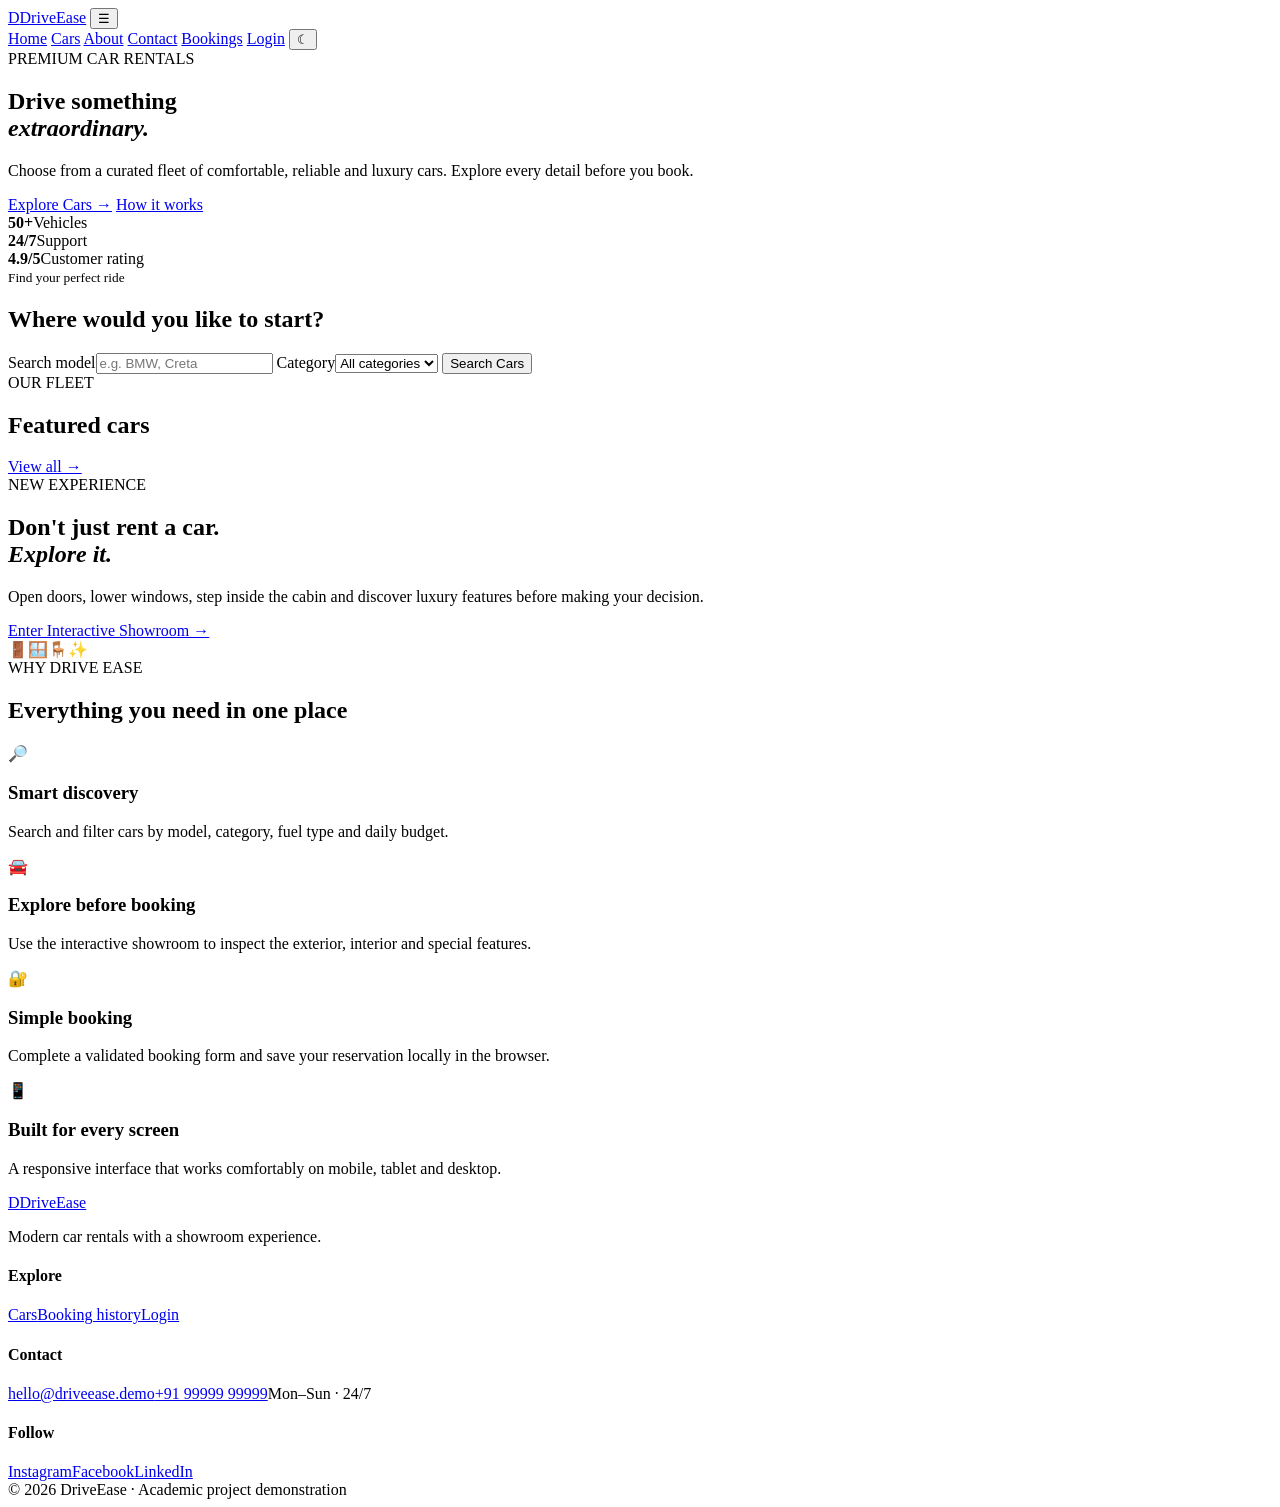
==== index.html @ 9924e820 "Add files via upload" ====
<!DOCTYPE html>
<html lang="en">
<head>
  <meta charset="UTF-8">
  <meta name="viewport" content="width=device-width, initial-scale=1.0">
  <title>DriveEase | Car Rental Management System</title>
  <link rel="preconnect" href="https://fonts.googleapis.com">
  <link rel="preconnect" href="https://fonts.gstatic.com" crossorigin>
  <link href="https://fonts.googleapis.com/css2?family=Inter:wght@400;500;600;700;800&family=Playfair+Display:wght@700&display=swap" rel="stylesheet">
  <link rel="stylesheet" href="css/style.css">
  <link rel="stylesheet" href="css/responsive.css">
</head>
<body>
  <header class="site-header">
    <nav class="nav container">
      <a class="brand" href="index.html"><span class="brand-mark">D</span><span>Drive<span class="brand-accent">Ease</span></span></a>
      <button class="menu-toggle" aria-label="Toggle menu">☰</button>
      <div class="nav-links">
        <a href="index.html" class="active">Home</a>
        <a href="cars.html">Cars</a>
        <a href="#about">About</a>
        <a href="#contact">Contact</a>
        <a href="history.html">Bookings</a>
        <a href="login.html" class="nav-login">Login</a>
        <button id="themeToggle" class="icon-btn" title="Toggle dark mode">☾</button>
      </div>
    </nav>
  </header>

  <main>
    <section class="hero">
      <div class="hero-overlay"></div>
      <div class="container hero-content">
        <span class="eyebrow">PREMIUM CAR RENTALS</span>
        <h1>Drive something<br><em>extraordinary.</em></h1>
        <p>Choose from a curated fleet of comfortable, reliable and luxury cars. Explore every detail before you book.</p>
        <div class="hero-actions">
          <a class="btn btn-primary" href="cars.html">Explore Cars <span>→</span></a>
          <a class="btn btn-ghost" href="#about">How it works</a>
        </div>
        <div class="hero-stats">
          <div><strong>50+</strong><span>Vehicles</span></div>
          <div><strong>24/7</strong><span>Support</span></div>
          <div><strong>4.9/5</strong><span>Customer rating</span></div>
        </div>
      </div>
    </section>

    <section class="quick-search container">
      <div>
        <small>Find your perfect ride</small>
        <h2>Where would you like to start?</h2>
      </div>
      <form id="homeSearch" class="search-row">
        <label>Search model<input id="homeSearchInput" type="text" placeholder="e.g. BMW, Creta"></label>
        <label>Category<select id="homeCategory"><option value="">All categories</option><option>Economy</option><option>Sedan</option><option>SUV</option><option>Luxury</option><option>Sports</option><option>Electric</option></select></label>
        <button class="btn btn-primary" type="submit">Search Cars</button>
      </form>
    </section>

    <section class="section container" id="featured">
      <div class="section-heading">
        <div><span class="eyebrow">OUR FLEET</span><h2>Featured cars</h2></div>
        <a href="cars.html">View all →</a>
      </div>
      <div id="featuredCars" class="car-grid"></div>
    </section>

    <section class="showcase-strip">
      <div class="container showcase-promo">
        <div>
          <span class="eyebrow">NEW EXPERIENCE</span>
          <h2>Don't just rent a car.<br><em>Explore it.</em></h2>
          <p>Open doors, lower windows, step inside the cabin and discover luxury features before making your decision.</p>
          <a class="btn btn-primary" href="cars.html">Enter Interactive Showroom →</a>
        </div>
        <div class="promo-circles">
          <span>🚪</span><span>🪟</span><span>🪑</span><span>✨</span>
        </div>
      </div>
    </section>

    <section class="section container" id="about">
      <div class="section-heading"><div><span class="eyebrow">WHY DRIVE EASE</span><h2>Everything you need in one place</h2></div></div>
      <div class="feature-grid">
        <article class="info-card"><div class="feature-icon">🔎</div><h3>Smart discovery</h3><p>Search and filter cars by model, category, fuel type and daily budget.</p></article>
        <article class="info-card"><div class="feature-icon">🚘</div><h3>Explore before booking</h3><p>Use the interactive showroom to inspect the exterior, interior and special features.</p></article>
        <article class="info-card"><div class="feature-icon">🔐</div><h3>Simple booking</h3><p>Complete a validated booking form and save your reservation locally in the browser.</p></article>
        <article class="info-card"><div class="feature-icon">📱</div><h3>Built for every screen</h3><p>A responsive interface that works comfortably on mobile, tablet and desktop.</p></article>
      </div>
    </section>
  </main>

  <footer id="contact" class="footer">
    <div class="container footer-grid">
      <div><a class="brand" href="index.html"><span class="brand-mark">D</span><span>Drive<span class="brand-accent">Ease</span></span></a><p>Modern car rentals with a showroom experience.</p></div>
      <div><h4>Explore</h4><a href="cars.html">Cars</a><a href="history.html">Booking history</a><a href="login.html">Login</a></div>
      <div><h4>Contact</h4><a href="mailto:hello@driveease.demo">hello@driveease.demo</a><a href="tel:+919999999999">+91 99999 99999</a><span>Mon–Sun · 24/7</span></div>
      <div><h4>Follow</h4><div class="socials"><a href="#">Instagram</a><a href="#">Facebook</a><a href="#">LinkedIn</a></div></div>
    </div>
    <div class="container footer-bottom">© 2026 DriveEase · Academic project demonstration</div>
  </footer>
  <script src="js/cars.js"></script><script src="js/app.js"></script>
</body>
</html>
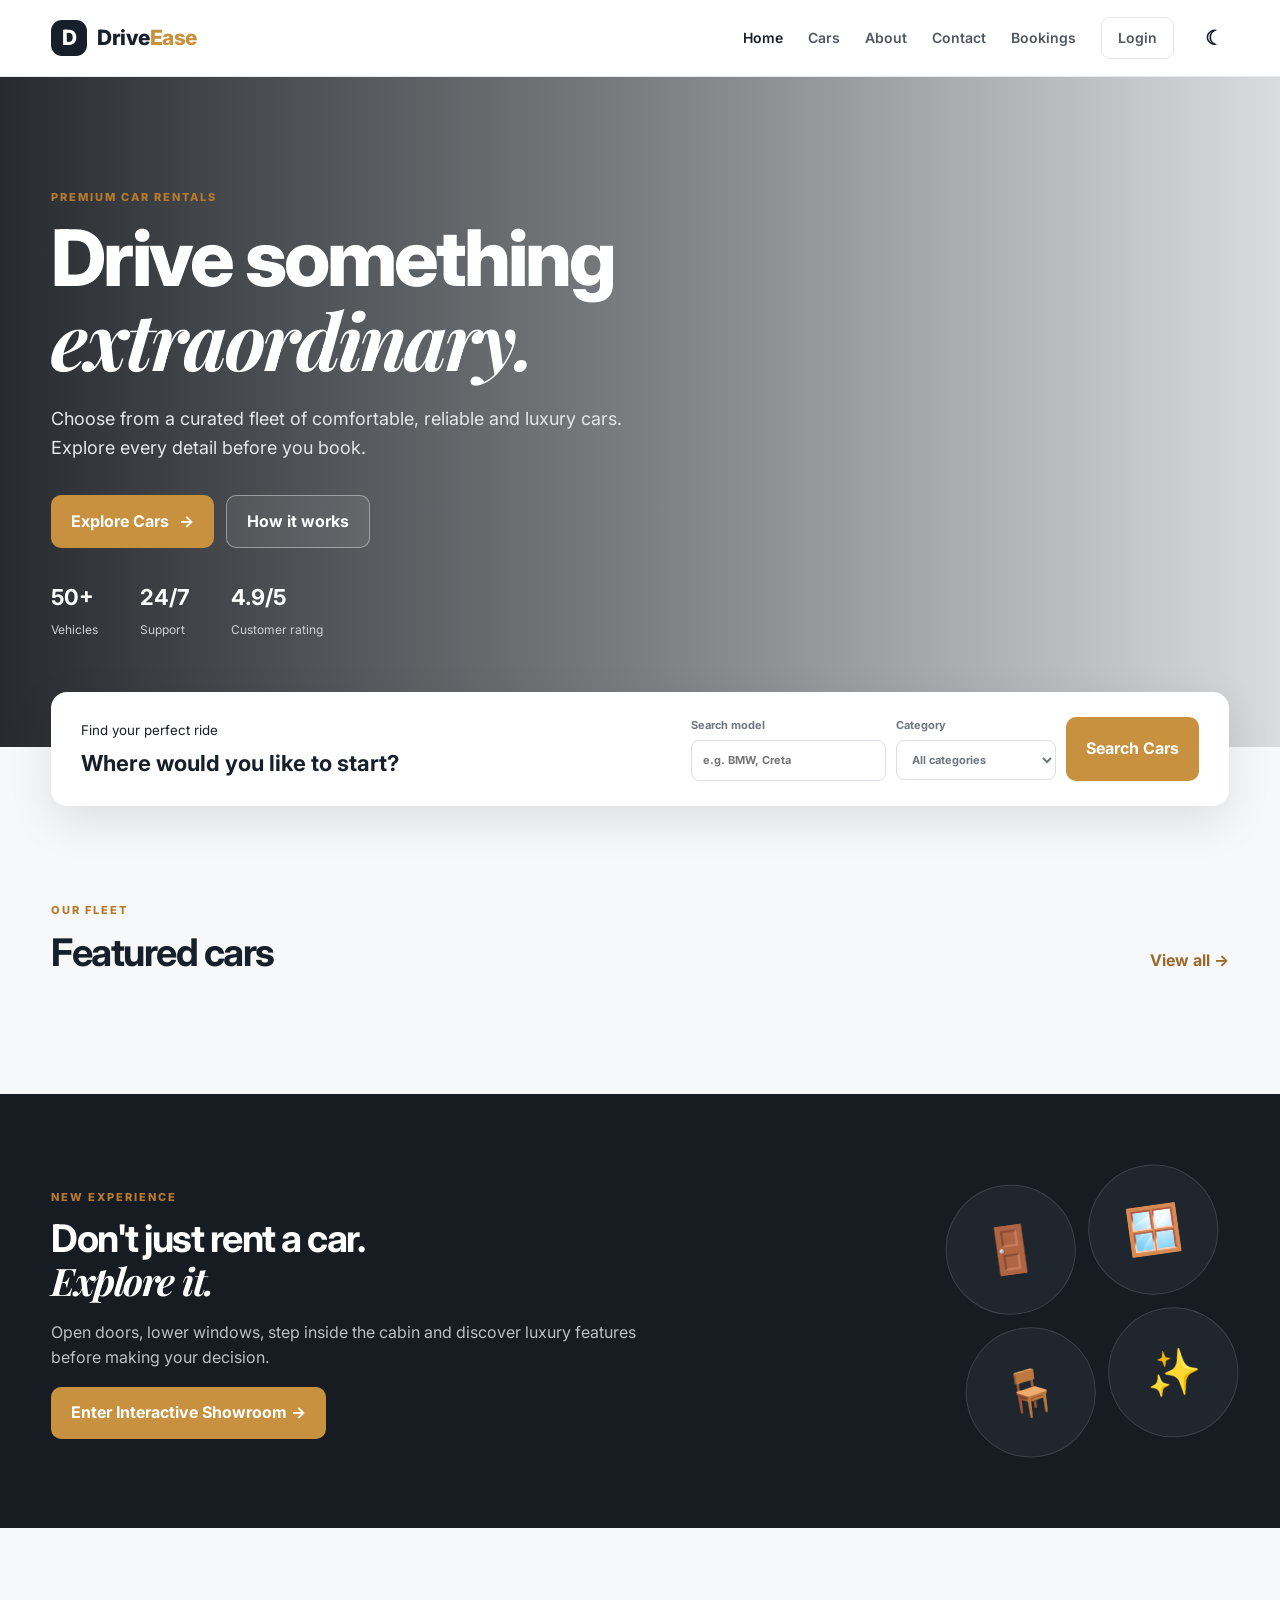
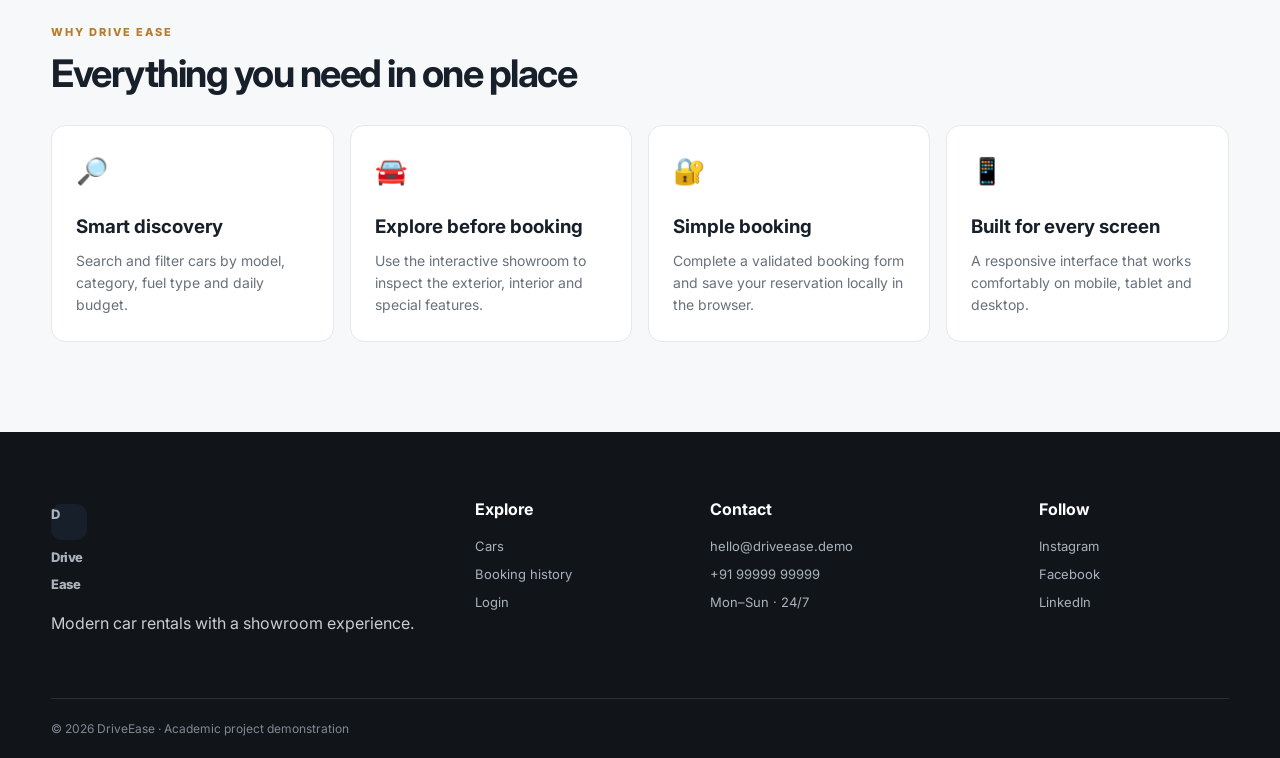
==== commit 1318ae3c: "Fix CSS and JavaScript paths" ====
--- a/index.html
+++ b/index.html
@@ -7,7 +7,7 @@
   <link rel="preconnect" href="https://fonts.googleapis.com">
   <link rel="preconnect" href="https://fonts.gstatic.com" crossorigin>
   <link href="https://fonts.googleapis.com/css2?family=Inter:wght@400;500;600;700;800&family=Playfair+Display:wght@700&display=swap" rel="stylesheet">
-  <link rel="stylesheet" href="css/style.css">
+<link rel="stylesheet" href="style.css">
   <link rel="stylesheet" href="css/responsive.css">
 </head>
 <body>
@@ -102,4 +102,4 @@
   </footer>
   <script src="js/cars.js"></script><script src="js/app.js"></script>
 </body>
-</html>+</html>
--- a/style.css
+++ b/style.css
@@ -0,0 +1 @@
+*{box-sizing:border-box}html{scroll-behavior:smooth}body{margin:0;font-family:Inter,Arial,sans-serif;color:#17202a;background:#f7f8fa;line-height:1.6}body.dark{background:#0e1115;color:#eef2f6}a{color:inherit;text-decoration:none}button,input,select,textarea{font:inherit}button{cursor:pointer}.container{width:min(1180px,92%);margin:auto}.site-header{position:sticky;top:0;z-index:100;background:rgba(255,255,255,.94);backdrop-filter:blur(14px);border-bottom:1px solid #e7e9ed}.dark .site-header{background:rgba(14,17,21,.94);border-color:#252b32}.nav{height:76px;display:flex;align-items:center;justify-content:space-between}.brand{display:flex;align-items:center;gap:10px;font-size:21px;font-weight:800;letter-spacing:-.5px}.brand-mark{width:36px;height:36px;border-radius:11px;display:grid;place-items:center;background:#17202a;color:#fff;font-weight:800}.brand-accent{color:#c8913f}.nav-links{display:flex;align-items:center;gap:25px;font-size:14px;font-weight:600}.nav-links a{opacity:.75}.nav-links a:hover,.nav-links a.active{opacity:1}.nav-login{border:1px solid #d9dde3;padding:9px 16px;border-radius:9px}.icon-btn,.menu-toggle{border:0;background:transparent;color:inherit}.icon-btn{font-size:20px}.menu-toggle{display:none;font-size:24px}.hero{min-height:670px;display:flex;align-items:center;position:relative;background:linear-gradient(90deg,rgba(10,14,18,.88),rgba(10,14,18,.52),rgba(10,14,18,.12)),url("https://images.unsplash.com/photo-1503376780353-7e6692767b70?auto=format&fit=crop&w=1800&q=85") center/cover}.hero-content{color:#fff;padding:90px 0}.eyebrow{display:inline-block;font-size:11px;letter-spacing:2px;font-weight:800;color:#b77b2e;margin-bottom:12px}.hero h1,.page-hero h1{font-size:clamp(42px,7vw,78px);line-height:1.03;letter-spacing:-3px;margin:0 0 22px;font-weight:800}.hero h1 em,.showcase-promo h2 em{font-family:"Playfair Display",serif;font-weight:700}.hero p{max-width:620px;font-size:18px;color:#e5e7ea}.hero-actions{display:flex;gap:12px;margin:32px 0}.btn{display:inline-flex;align-items:center;justify-content:center;gap:10px;border:0;border-radius:10px;padding:13px 20px;font-weight:700;transition:.2s}.btn:hover{transform:translateY(-2px)}.btn-primary{background:#c8913f;color:#fff}.btn-ghost{border:1px solid rgba(255,255,255,.4);color:#fff;background:rgba(255,255,255,.08)}.btn-outline{background:transparent;border:1px solid #d4d9df}.hero-stats{display:flex;gap:42px}.hero-stats strong{display:block;font-size:22px}.hero-stats span{font-size:12px;color:#cbd1d8}.quick-search{margin-top:-55px;position:relative;background:#fff;border-radius:16px;padding:25px 30px;box-shadow:0 15px 45px rgba(0,0,0,.1);display:flex;align-items:end;justify-content:space-between;gap:30px}.dark .quick-search,.dark .info-card,.dark .car-card,.dark .form-card,.dark .booking-summary,.dark .auth-card,.dark .history-card{background:#171c22;border-color:#29313a}.quick-search h2{margin:3px 0 0;font-size:22px}.search-row{display:flex;gap:10px;flex:1;justify-content:flex-end}.search-row label,.filters-panel label{font-size:11px;font-weight:700;color:#6e7680}.search-row input,.search-row select{display:block;margin-top:5px;padding:11px;border:1px solid #dce0e5;border-radius:8px;background:#fff;min-width:160px;color:inherit}.section{padding:90px 0}.section-heading{display:flex;justify-content:space-between;align-items:end;margin-bottom:30px}.section-heading h2,.showcase-promo h2{font-size:38px;letter-spacing:-1.5px;line-height:1.1;margin:0}.section-heading>a{font-weight:700;color:#9a692c}.car-grid{display:grid;grid-template-columns:repeat(3,1fr);gap:20px}.car-card{background:#fff;border:1px solid #e5e8ec;border-radius:16px;overflow:hidden;transition:.25s;box-shadow:0 5px 20px rgba(0,0,0,.035)}.car-card:hover{transform:translateY(-5px);box-shadow:0 16px 35px rgba(0,0,0,.09)}.car-image-wrap{height:225px;background:#eef0f2;position:relative;overflow:hidden}.car-image-wrap img{width:100%;height:100%;object-fit:cover;transition:.4s}.car-card:hover img{transform:scale(1.04)}.badge{position:absolute;left:14px;top:14px;background:#fff;color:#20252b;border-radius:20px;padding:6px 10px;font-size:10px;font-weight:800}.status{position:absolute;right:14px;top:14px;background:#e9f7ee;color:#227844;border-radius:20px;padding:6px 10px;font-size:10px;font-weight:800}.car-body{padding:18px}.car-title-row{display:flex;justify-content:space-between;gap:10px}.car-title-row h3{margin:0;font-size:19px}.price strong{font-size:20px}.price{font-size:11px;color:#777}.car-meta{display:flex;flex-wrap:wrap;gap:8px;margin:13px 0;color:#69717b;font-size:12px}.meta-pill{background:#f1f3f5;padding:5px 8px;border-radius:6px}.dark .meta-pill{background:#252c33}.card-actions{display:grid;grid-template-columns:1fr 1fr;gap:8px}.card-actions .btn{padding:10px 8px;font-size:12px}.showcase-strip{background:#171c22;color:#fff;padding:80px 0;overflow:hidden}.showcase-promo{display:flex;justify-content:space-between;align-items:center;gap:40px}.showcase-promo p{max-width:600px;color:#b8c0c8}.promo-circles{display:grid;grid-template-columns:repeat(2,130px);gap:14px;transform:rotate(-8deg)}.promo-circles span{width:130px;height:130px;border:1px solid #39414a;border-radius:50%;display:grid;place-items:center;font-size:45px;background:#20262d}.feature-grid{display:grid;grid-template-columns:repeat(4,1fr);gap:16px}.info-card{background:#fff;border:1px solid #e5e8ec;border-radius:14px;padding:24px}.feature-icon{font-size:26px;margin-bottom:20px}.info-card h3{margin:0 0 8px}.info-card p{margin:0;color:#68717b;font-size:14px}.footer{background:#11151a;color:#c8cdd3;padding:65px 0 0}.footer-grid{display:grid;grid-template-columns:2fr 1fr 1.5fr 1fr;gap:45px}.footer h4{color:#fff;margin:0 0 14px}.footer-grid a,.footer-grid span{display:block;color:#aab2bb;font-size:13px;margin:7px 0}.footer .brand{color:#fff}.footer-bottom{border-top:1px solid #2a3036;margin-top:45px;padding:20px 0;font-size:12px;color:#7f8993}.compact{padding-top:25px}.compact .footer-bottom{margin-top:0}.page-main{min-height:calc(100vh - 150px)}.page-hero{background:#171c22;color:#fff;padding:75px 0}.page-hero.small{padding:55px 0}.page-hero h1{font-size:52px;letter-spacing:-2px}.page-hero p{max-width:650px;color:#bfc6ce;margin:0}.catalogue{padding:45px 0 90px}.filters-panel{display:grid;grid-template-columns:2fr 1fr 1fr 1fr;gap:10px;margin-bottom:20px}.filters-panel select,.search-control{width:100%;padding:12px 14px;border:1px solid #dfe3e7;border-radius:9px;background:#fff;color:inherit}.search-control{display:flex;align-items:center;gap:8px}.search-control input{border:0;outline:0;background:transparent;width:100%;color:inherit}.results-line{display:flex;justify-content:space-between;margin-bottom:18px;font-size:13px;color:#737c86}.text-btn{border:0;background:transparent;color:#9a692c;font-weight:700}.modal{position:fixed;inset:0;background:rgba(0,0,0,.7);z-index:200;display:grid;place-items:center;padding:20px}.hidden{display:none}.showroom{width:min(1100px,100%);max-height:94vh;overflow:auto;background:#fff;border-radius:20px;color:#17202a;box-shadow:0 25px 80px rgba(0,0,0,.3)}.dark .showroom{background:#171c22;color:#eef2f6}.showroom-head{display:flex;justify-content:space-between;align-items:start;padding:24px 28px 10px}.showroom-head h2{margin:0;font-size:28px}.close-modal{border:0;background:#f0f2f4;width:38px;height:38px;border-radius:50%;font-size:20px}.showroom-main{display:grid;grid-template-columns:1.35fr 1fr;gap:20px;padding:10px 28px 28px}.viewer{background:#eef1f3;border-radius:16px;min-height:440px;position:relative;overflow:hidden}.viewer img{width:100%;height:100%;min-height:440px;object-fit:cover;transition:opacity .25s,transform .35s}.viewer.door-open img{transform:scale(1.03) translateX(5px)}.viewer.window-open img{filter:brightness(1.08)}.viewer-label{position:absolute;left:16px;bottom:16px;background:rgba(20,25,30,.78);color:#fff;padding:8px 12px;border-radius:8px;font-size:12px}.showroom-controls{display:flex;flex-wrap:wrap;gap:8px;padding:15px 0}.control-btn{border:1px solid #d9dee3;background:transparent;border-radius:8px;padding:9px 11px;font-size:12px;font-weight:700}.control-btn.active,.control-btn:hover{background:#c8913f;border-color:#c8913f;color:#fff}.showroom-tabs{display:flex;gap:7px;margin-bottom:15px}.spec-grid{display:grid;grid-template-columns:1fr 1fr;gap:8px}.spec{padding:11px;border-radius:9px;background:#f2f4f6}.dark .spec{background:#242b32}.spec small{display:block;color:#77818b;font-size:10px}.spec strong{font-size:13px}.luxury-box{margin-top:18px;border:1px solid #e0e4e8;border-radius:12px;padding:15px}.luxury-box h3{margin:0 0 10px}.luxury-list{display:grid;grid-template-columns:1fr 1fr;gap:7px;padding:0;margin:0;list-style:none;font-size:12px}.luxury-list li::before{content:"✓";color:#b77b2e;font-weight:800;margin-right:7px}.booking-layout{display:grid;grid-template-columns:1.5fr .8fr;gap:25px;padding:55px 0 90px}.form-card,.booking-summary,.auth-card{background:#fff;border:1px solid #e4e7eb;border-radius:16px;padding:30px}.form-section{padding-bottom:25px;margin-bottom:25px;border-bottom:1px solid #e8ebee}.form-section h2{margin:0 0 20px}.form-grid{display:grid;grid-template-columns:1fr 1fr;gap:16px}.form-card label,.auth-card label{display:block;font-size:12px;font-weight:700;color:#69727b;margin-bottom:14px}.form-card input,.form-card select,.form-card textarea,.auth-card input{width:100%;margin-top:6px;border:1px solid #dce1e6;border-radius:8px;padding:12px;background:#fff;color:#17202a;outline:none}.dark input,.dark select,.dark textarea{background:#101419;color:#eef2f6;border-color:#343c45}.form-card input:focus,.form-card select:focus,.form-card textarea:focus,.auth-card input:focus{border-color:#c8913f}.btn-wide{width:100%}.form-message{font-size:13px;font-weight:600}.booking-summary{height:max-content;position:sticky;top:100px}.booking-summary img{width:100%;height:180px;object-fit:cover;border-radius:11px}.summary-price{font-size:28px;font-weight:800;margin-top:12px}.summary-line{display:flex;justify-content:space-between;font-size:13px;padding:9px 0;border-bottom:1px solid #e6e9ec}.history-wrap{padding:55px 0 90px}.history-head{display:flex;justify-content:space-between;align-items:center;margin-bottom:22px}.history-head h2{margin:0}.history-card{background:#fff;border:1px solid #e4e7eb;border-radius:14px;padding:20px;margin-bottom:12px;display:grid;grid-template-columns:1fr auto;gap:15px}.history-card h3{margin:0}.history-card p{margin:4px 0;color:#6d7680;font-size:13px}.empty-state{text-align:center;padding:60px;border:1px dashed #cfd5db;border-radius:14px;color:#737c85}.auth-page{min-height:calc(100vh - 76px);display:grid;place-items:center;padding:50px 20px}.auth-card{width:min(450px,100%);box-shadow:0 20px 60px rgba(0,0,0,.08)}.auth-card h1{font-size:42px;letter-spacing:-2px;margin:0}.auth-card p{color:#6d7680}.auth-note{margin-top:18px;padding:12px;background:#f1f3f5;border-radius:8px;font-size:12px;color:#68717b}body.dark .auth-note{background:#242b32}.toast{position:fixed;right:20px;bottom:20px;z-index:500;background:#17202a;color:#fff;padding:13px 17px;border-radius:10px;box-shadow:0 10px 30px rgba(0,0,0,.25);font-size:13px;animation:toastIn .25s ease}@keyframes toastIn{from{transform:translateY(15px);opacity:0}to{transform:none;opacity:1}}
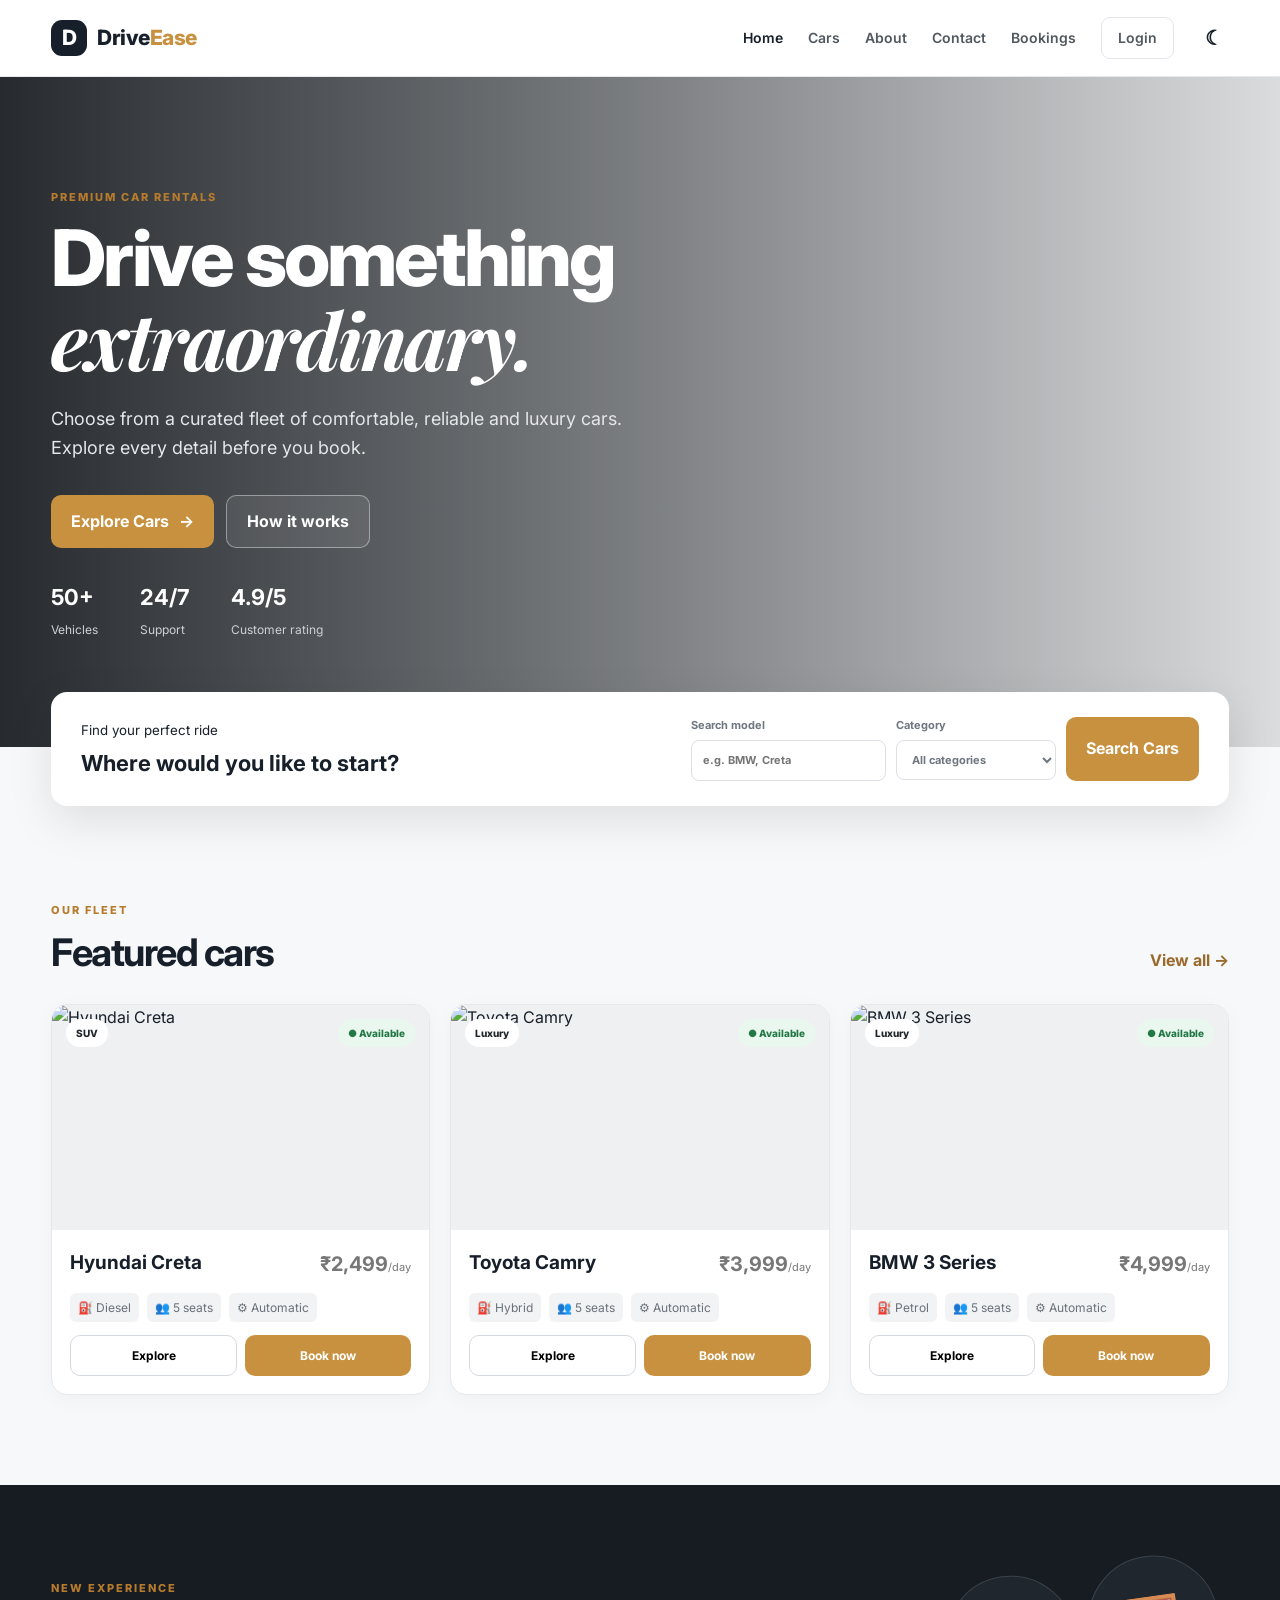
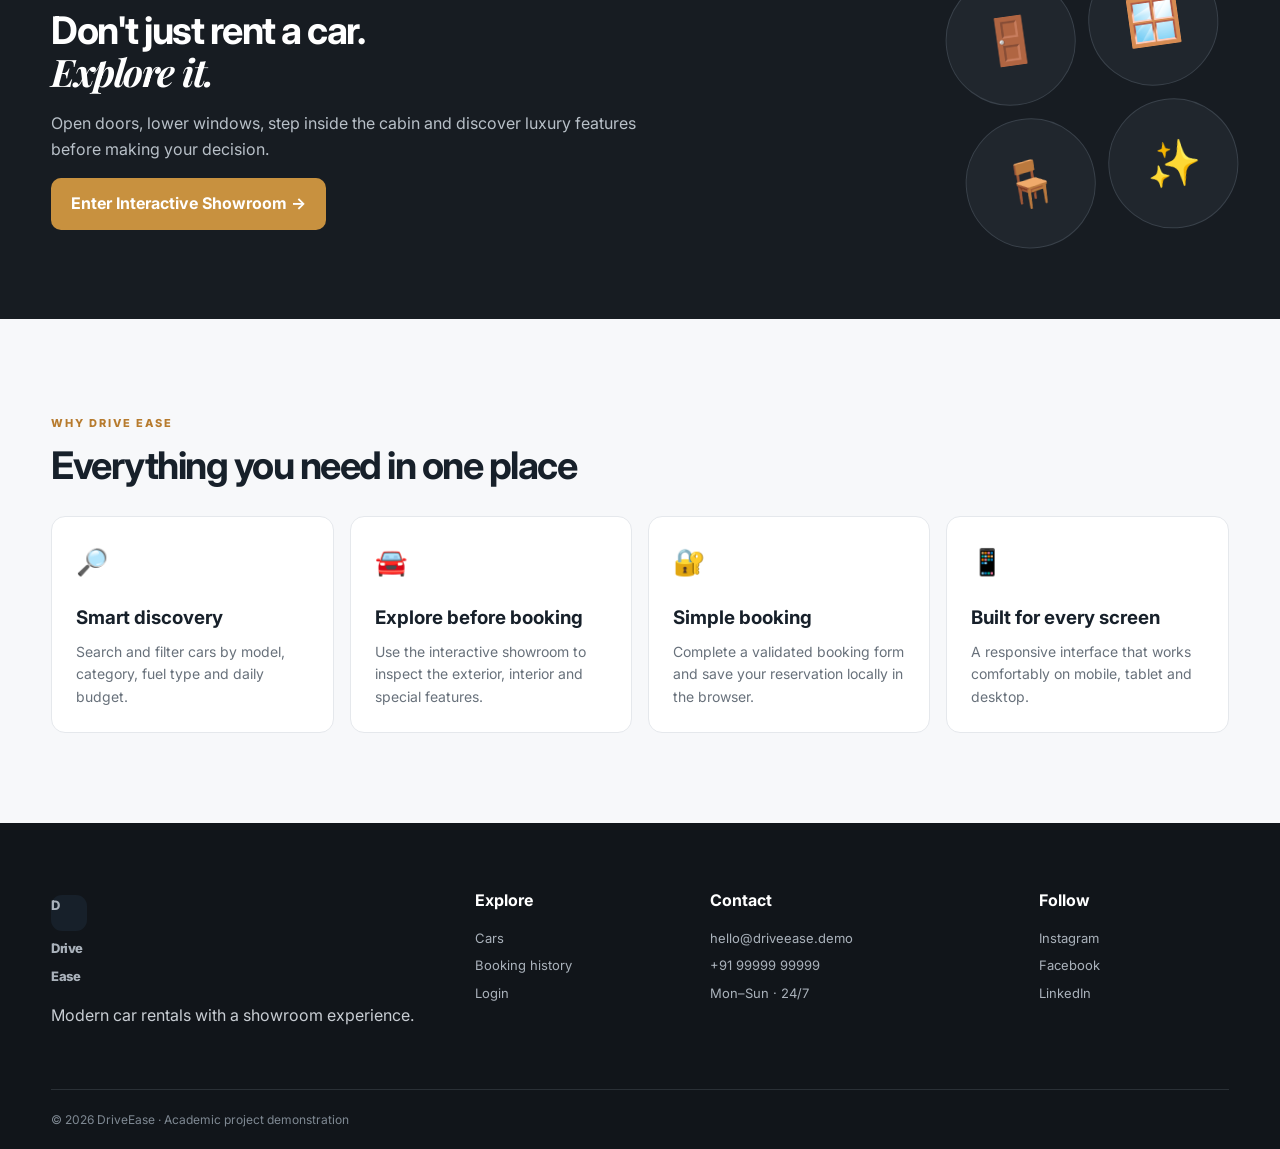
==== commit 18a8f84c: "Fix file paths for GitHub Pages" ====
--- a/index.html
+++ b/index.html
@@ -8,7 +8,7 @@
   <link rel="preconnect" href="https://fonts.gstatic.com" crossorigin>
   <link href="https://fonts.googleapis.com/css2?family=Inter:wght@400;500;600;700;800&family=Playfair+Display:wght@700&display=swap" rel="stylesheet">
 <link rel="stylesheet" href="style.css">
-  <link rel="stylesheet" href="css/responsive.css">
+ <link rel="stylesheet" href="responsive.css">
 </head>
 <body>
   <header class="site-header">
@@ -100,6 +100,7 @@
     </div>
     <div class="container footer-bottom">© 2026 DriveEase · Academic project demonstration</div>
   </footer>
-  <script src="js/cars.js"></script><script src="js/app.js"></script>
+ <script src="cars.js"></script>
+<script src="app.js"></script>
 </body>
 </html>
--- a/responsive.css
+++ b/responsive.css
@@ -0,0 +1 @@
+@media(max-width:900px){.car-grid{grid-template-columns:repeat(2,1fr)}.feature-grid{grid-template-columns:repeat(2,1fr)}.quick-search{display:block}.search-row{justify-content:stretch;margin-top:18px}.filters-panel{grid-template-columns:1fr 1fr}.showroom-main,.booking-layout{grid-template-columns:1fr}.booking-summary{position:static}.footer-grid{grid-template-columns:1fr 1fr}.showroom-promo{display:block}.showcase-promo{display:block}.promo-circles{display:none}}@media(max-width:650px){.nav-links{display:none;position:absolute;top:76px;left:0;right:0;background:#fff;padding:20px;flex-direction:column;align-items:stretch;border-bottom:1px solid #ddd}.dark .nav-links{background:#171c22;border-color:#29313a}.nav-links.open{display:flex}.menu-toggle{display:block}.hero{min-height:620px}.hero-content{padding:70px 0}.hero-stats{gap:20px}.hero h1{letter-spacing:-2px}.search-row{display:grid;grid-template-columns:1fr}.search-row input,.search-row select{width:100%}.section{padding:60px 0}.section-heading{display:block}.section-heading>a{display:inline-block;margin-top:10px}.car-grid{grid-template-columns:1fr}.feature-grid{grid-template-columns:1fr}.page-hero h1{font-size:40px}.filters-panel{grid-template-columns:1fr}.showroom-head,.showroom-main{padding-left:16px;padding-right:16px}.viewer,.viewer img{min-height:290px}.spec-grid,.luxury-list{grid-template-columns:1fr}.form-grid{grid-template-columns:1fr}.footer-grid{grid-template-columns:1fr}.hero-actions{flex-direction:column;align-items:flex-start}.history-card{grid-template-columns:1fr}}
